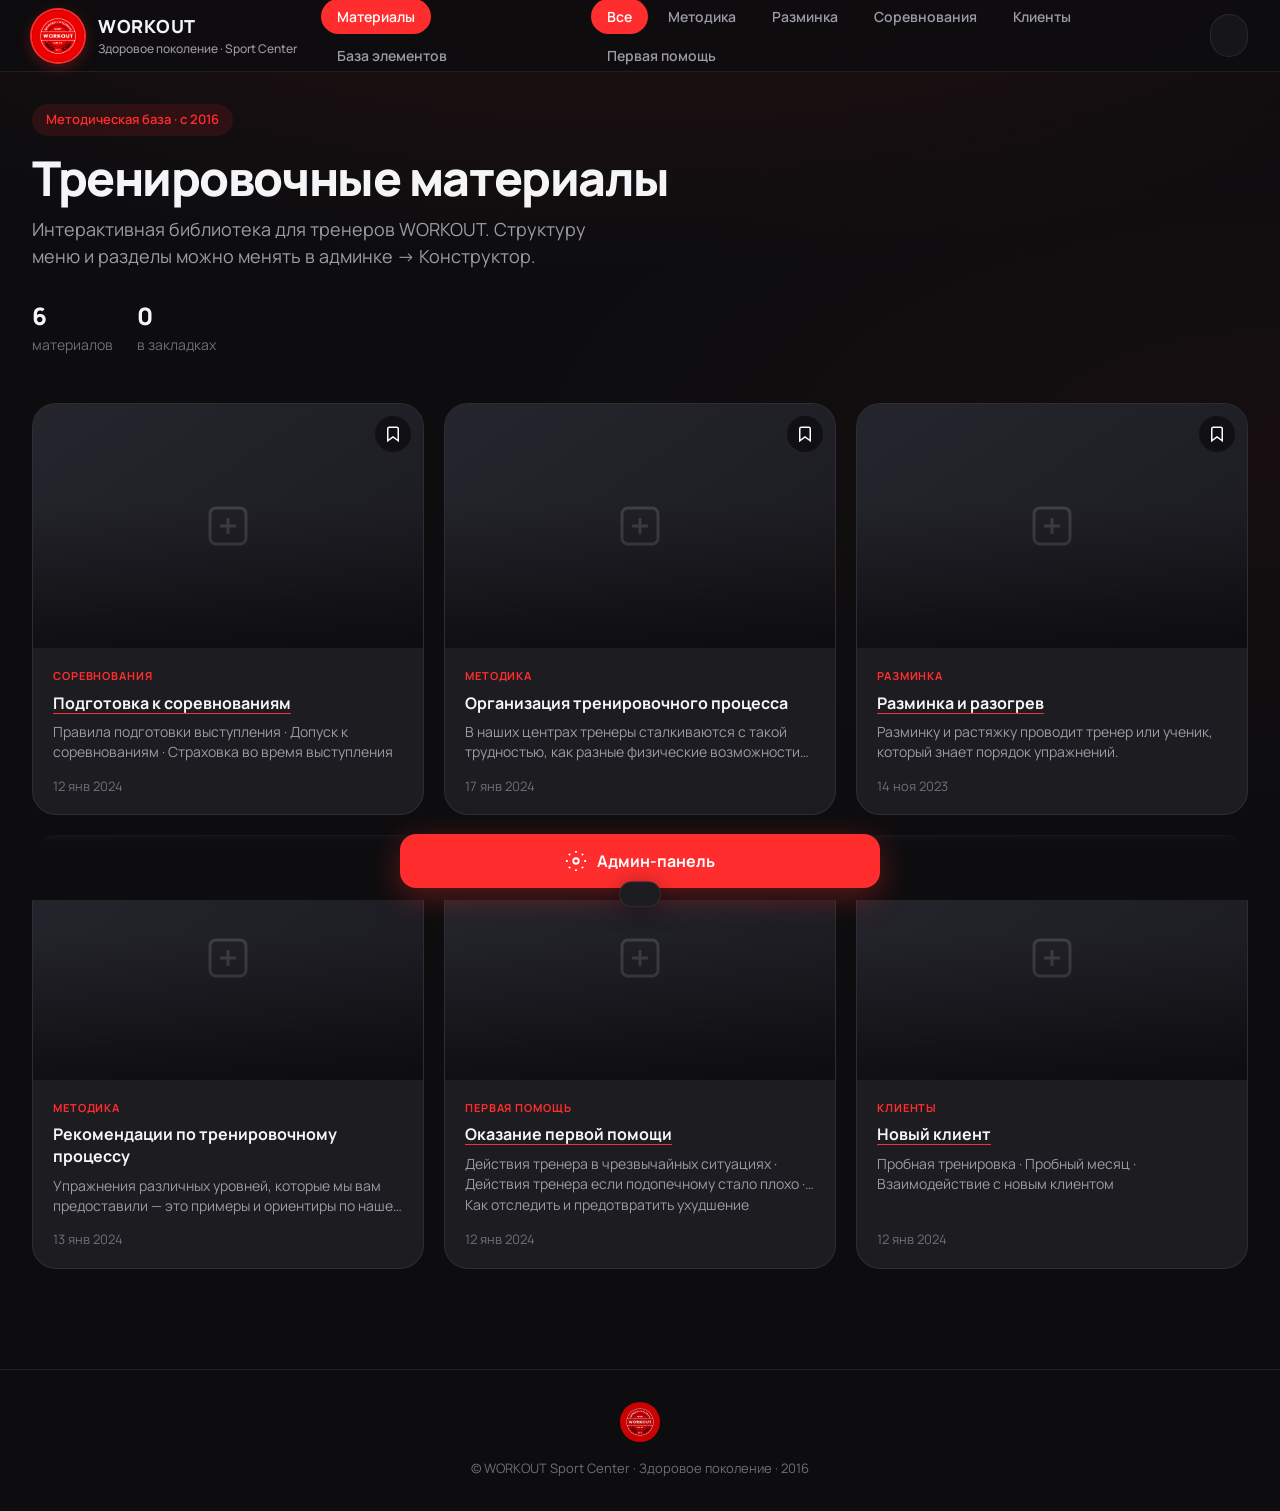
==== index.html @ a49aaf7f "Add files via upload" ====
<!DOCTYPE html>
<html lang="ru">
<head>
  <meta charset="UTF-8">
  <meta name="viewport" content="width=device-width, initial-scale=1.0, viewport-fit=cover">
  <meta name="theme-color" content="#0d0d0f">
  <meta name="apple-mobile-web-app-capable" content="yes">
  <title>WORKOUT Sport Center — Методика</title>
  <meta name="description" content="Методические материалы WORKOUT Sport Center — Здоровое поколение">
  <link rel="preconnect" href="https://fonts.googleapis.com">
  <link rel="preconnect" href="https://fonts.gstatic.com" crossorigin>
  <link href="https://fonts.googleapis.com/css2?family=Manrope:wght@400;500;600;700;800&display=swap" rel="stylesheet">
  <script src="js/paths.js"></script>
  <link rel="stylesheet" href="css/main.css" id="mainStylesheet">
  <script>
    (function () {
      var el = document.getElementById('mainStylesheet');
      if (el && window.Workout) el.href = window.Workout.assetUrl('css/main.css');
    })();
  </script>
  <link rel="icon" href="logo.jpg" type="image/jpeg">
</head>
<body>
  <div class="page-bg" aria-hidden="true"></div>

  <header class="header">
    <a href="#" class="header__brand" data-action="home">
      <img src="logo.jpg" alt="WORKOUT Sport Center" class="header__logo" width="52" height="52">
      <div class="header__titles">
        <span class="header__name">WORKOUT</span>
        <span class="header__tagline">Здоровое поколение · Sport Center</span>
      </div>
    </a>
    <nav class="header__nav header__nav--views" id="headerMainNav"></nav>
    <nav class="header__nav header__nav--filters" id="headerFilters"></nav>
    <div class="header__search-wrap">
      <input type="search" class="header__search" placeholder="Поиск по материалам…" autocomplete="off" id="searchInput">
    </div>
  </header>

  <main class="main">
    <section class="hero" id="hero">
      <div class="hero__badge">Методическая база · с 2016</div>
      <h1 class="hero__title">Тренировочные материалы</h1>
      <p class="hero__text">Интерактивная библиотека блоков для тренеров WORKOUT. Нажмите на карточку — откроется полный материал с плавным переходом.</p>
      <div class="hero__stats" id="heroStats"></div>
    </section>

    <div class="load-banner hidden" id="loadBanner" role="alert">
      <p id="loadBannerText">Загрузка материалов…</p>
      <button type="button" class="load-banner__btn" onclick="location.reload()">Обновить</button>
    </div>

    <div id="viewMaterials">
      <section class="grid-section">
        <div class="grid" id="cardsGrid" role="list"></div>
        <p class="grid-empty hidden" id="gridEmpty">Ничего не найдено. Попробуйте другой запрос.</p>
      </section>
    </div>

    <div id="viewSections" class="hidden">
      <p class="sections-intro">Компактные блоки по уровням — от простого к сложному. На компьютере при наведении карточка увеличивается.</p>
      <div id="sectionsRoot"></div>
    </div>

    <div id="customPagesRoot" class="hidden"></div>
  </main>

  <!-- Detail overlay -->
  <div class="detail" id="detail" aria-hidden="true">
    <div class="detail__backdrop" data-action="close-detail"></div>
    <article class="detail__panel" id="detailPanel">
      <header class="detail__header">
        <button type="button" class="detail__back" data-action="close-detail" aria-label="Назад">
          <svg width="20" height="20" viewBox="0 0 24 24" fill="none" stroke="currentColor" stroke-width="2"><path d="M15 18l-6-6 6-6"/></svg>
          Назад
        </button>
        <button type="button" class="detail__bookmark" id="detailBookmark" aria-label="В закладки">
          <svg class="icon-bookmark" width="22" height="22" viewBox="0 0 24 24" fill="none" stroke="currentColor" stroke-width="2"><path d="M19 21l-7-5-7 5V5a2 2 0 012-2h10a2 2 0 012 2z"/></svg>
        </button>
      </header>
      <div class="detail__hero-media" id="detailMedia"></div>
      <div class="detail__body">
        <span class="detail__category" id="detailCategory"></span>
        <h2 class="detail__title" id="detailTitle"></h2>
        <p class="detail__meta" id="detailMeta"></p>
        <div class="detail__content prose" id="detailContent"></div>
        <div class="detail__videos" id="detailVideos"></div>
      </div>
    </article>
  </div>

  <!-- FLIP transition ghost -->
  <div class="card-ghost" id="cardGhost" aria-hidden="true"></div>

  <footer class="footer">
    <img src="logo.jpg" alt="" class="footer__logo" width="40" height="40">
    <p>© WORKOUT Sport Center · Здоровое поколение · 2016</p>
  </footer>

  <div class="bottom-bar">
    <button type="button" class="bottom-bar__admin" data-admin-open aria-label="Панель администратора">
      <svg width="22" height="22" viewBox="0 0 24 24" fill="none" stroke="currentColor" stroke-width="2" aria-hidden="true">
        <circle cx="12" cy="12" r="3"/><path d="M12 1v2M12 21v2M4.22 4.22l1.42 1.42M18.36 18.36l1.42 1.42M1 12h2M21 12h2M4.22 19.78l1.42-1.42M18.36 5.64l1.42-1.42"/>
      </svg>
      Админ-панель
    </button>
  </div>

  <!-- Admin panel -->
  <div class="admin" id="adminPanel" aria-hidden="true">
    <div class="admin__backdrop" id="adminBackdrop"></div>
    <div class="admin__sheet">
      <header class="admin__header">
        <h2>Администрирование</h2>
        <button type="button" class="admin__close" id="adminCloseBtn" aria-label="Закрыть">×</button>
      </header>

      <div id="adminLogin" class="admin-login">
        <p class="admin-login__hint">Вход для тренеров и администраторов</p>
        <form id="adminLoginForm">
          <input type="password" id="adminPassword" placeholder="Пароль" required autocomplete="current-password" inputmode="text">
          <button type="submit" class="admin-btn admin-btn--primary">Войти</button>
        </form>
        <p class="admin-login__device">Работает на компьютере и телефоне. Пароль сохраняется на этом устройстве 30 дней.</p>
        <p class="admin-login__error" id="adminLoginError"></p>
      </div>

      <div id="adminApp" class="admin-app hidden">
        <nav class="admin-tabs">
          <button type="button" class="admin-tab is-active" data-tab="materials">Материалы</button>
          <button type="button" class="admin-tab" data-tab="sections">Разделы</button>
          <button type="button" class="admin-tab" data-tab="builder">Конструктор</button>
          <button type="button" class="admin-tab" data-tab="publish">Публикация</button>
          <button type="button" class="admin-tab" data-tab="settings">Настройки</button>
        </nav>

        <div class="admin-tab-panel" data-tab="materials">
          <div class="admin-toolbar">
            <button type="button" class="admin-btn admin-btn--primary" id="adminAddBtn">+ Добавить материал</button>
            <button type="button" class="admin-btn" id="adminLogout">Выйти</button>
          </div>
          <ul class="admin-list" id="adminArticleList"></ul>

          <div class="admin-editor hidden" id="adminEditor">
            <h3>Редактор материала</h3>
            <label>Заголовок<input type="text" id="editorTitle" required></label>
            <label>Краткое описание (на карточке)<textarea id="editorExcerpt" rows="2"></textarea></label>
            <label>Дата<input type="date" id="editorDate"></label>
            <label>Категория
              <select id="editorCategory">
                <option>Методика</option>
                <option>Разминка</option>
                <option>Соревнования</option>
                <option>Клиенты</option>
                <option>Первая помощь</option>
              </select>
            </label>
            <label id="editorBodyWrap">Текст статьи <span class="label-hint">абзацы через пустую строку</span>
              <textarea id="editorBody" rows="6"></textarea>
            </label>
            <div id="editorHubItems" class="editor-hub-items hidden"></div>
            <label>Видео <span class="label-hint">строка: Название | ссылка VK, YouTube или Google Drive</span>
              <textarea id="editorVideos" rows="4" placeholder="Упражнение | https://drive.google.com/file/d/.../view?usp=sharing"></textarea>
            </label>
            <div class="admin-editor__actions">
              <button type="button" class="admin-btn admin-btn--primary" id="editorSave">Сохранить</button>
              <button type="button" class="admin-btn" id="editorCancel">Отмена</button>
            </div>
          </div>
        </div>

        <div class="admin-tab-panel hidden" data-tab="sections">
          <p class="admin-help">Редактирование больших блоков: статические и силовые элементы, динамические, ОФП, СФП и др.</p>
          <ul class="admin-sections-list" id="adminSectionsList"></ul>
          <div class="admin-editor hidden" id="adminSectionEditor">
            <h3 id="adminSectionEditorTitle">Редактор раздела</h3>
            <div id="adminSectionEditorFields"></div>
            <div class="admin-editor__actions">
              <button type="button" class="admin-btn admin-btn--primary" id="adminSectionSave">Сохранить</button>
              <button type="button" class="admin-btn" id="adminSectionCancel">Отмена</button>
            </div>
          </div>
        </div>

        <div class="admin-tab-panel hidden" data-tab="builder">
          <div id="siteBuilderRoot"></div>
        </div>

        <div class="admin-tab-panel hidden" data-tab="publish">
          <div class="admin-help" id="publishGhHint">
            <p id="publishGhStatus">⚙ Токен задаётся в js/github-token.config.js</p>
          </div>
          <button type="button" class="admin-btn admin-btn--primary" id="adminPublishGitHub" style="font-size:1rem;padding:14px 20px">
            🚀 Опубликовать в GitHub (все файлы)
          </button>
          <p class="admin-help">После нажатия сайт обновится у всех через 1–2 минуты.</p>
          <hr class="admin-hr">
          <p class="admin-help">Или скачайте файлы вручную и загрузите сами:</p>
          <button type="button" class="admin-btn" id="adminDownloadConfig">Скачать site-config.json</button>
          <button type="button" class="admin-btn" id="adminDownload">Скачать content.json</button>
          <button type="button" class="admin-btn" id="adminDownloadSections">Скачать sections.json</button>
          <button type="button" class="admin-btn" id="adminImportSections">Импорт sections.json</button>
          <input type="file" id="adminImportSectionsFile" accept=".json" hidden>
          <button type="button" class="admin-btn admin-btn--danger" id="adminResetSections">Сбросить разделы (локально)</button>
          <button type="button" class="admin-btn" id="adminPublishCloud">Опубликовать в облако</button>
          <button type="button" class="admin-btn" id="adminImport">Импорт из файла</button>
          <input type="file" id="adminImportFile" accept=".json" hidden>
          <button type="button" class="admin-btn admin-btn--danger" id="adminReset">Сбросить локальные изменения</button>
        </div>

        <div class="admin-tab-panel hidden" data-tab="settings">
          <h3>Смена пароля</h3>
          <label>Новый пароль<input type="password" id="newPassword" autocomplete="new-password"></label>
          <label>Повтор<input type="password" id="newPassword2" autocomplete="new-password"></label>
          <button type="button" class="admin-btn" id="changePasswordBtn">Сменить пароль</button>
          <hr class="admin-hr">

          <h3>GitHub — публикация</h3>
          <p class="admin-help">
            Репозиторий: <code>knilseswork-pixel/site</code>, ветка <code>main</code>.<br>
            Токен один раз в коде: <code>js/github-token.config.js</code> — после этого все админы публикуют без ввода токена.<br>
            Залейте этот файл на хостинг вместе с сайтом. Токен виден в исходниках — используйте отдельный токен только для этого репозитория.
          </p>
          <div id="ghTokenBlock" class="hidden">
            <p class="admin-help">Резерв: свой токен в этом браузере</p>
            <label>GitHub Token (ghp_…)
              <input type="password" id="ghToken" autocomplete="off" placeholder="ghp_xxxxxxxxxxxxxxxx" style="font-family:monospace">
            </label>
            <div style="display:flex;gap:8px;flex-wrap:wrap;margin-top:4px">
              <button type="button" class="admin-btn admin-btn--primary" id="ghSaveBtn">Сохранить токен</button>
              <button type="button" class="admin-btn" id="ghCheckBtn">Проверить</button>
            </div>
            <p class="admin-help" id="ghStatus" style="margin-top:8px"></p>
          </div>
          <hr class="admin-hr">

          <h3>JSONBin (резервное облако)</h3>
          <label>Bin ID<input type="text" id="jsonBinId" placeholder="6789abc..."></label>
          <label>Access Key (чтение)<input type="text" id="jsonBinAccessKey"></label>
          <label>Master Key (запись)<input type="password" id="jsonBinMasterKey"></label>
          <button type="button" class="admin-btn" id="saveJsonBinSettings">Сохранить ключи</button>
        </div>
      </div>
    </div>
  </div>
  <div class="admin-toast" id="adminToast"></div>

  <script>
    (function () {
      var BUILD = '20260528m';
      var scripts = [
        'js/media-url.js',
        'js/media-lightbox.js',
        'js/github-token.config.js',
        '_optional:js/github-local.config.js',
        '_optional:js/github-secrets.local.js',
        'js/github-push.js',
        'js/site-config-data.js',
        'js/content-data.js',
        'js/level-sort.js',
        'js/sections-data.js',
        'js/site-config-store.js',
        'js/content-store.js',
        'js/sections-groups.js',
        'js/sections-store.js',
        'js/admin.js',
        'js/sections-admin.js',
        'js/site-builder.js',
        'js/site-nav.js',
        'js/main.js',
        'js/sections-ui.js'
      ];
      function srcFor(path) {
        var url = (window.Workout && window.Workout.assetUrl) ? window.Workout.assetUrl(path) : path;
        return url + (url.indexOf('?') >= 0 ? '&' : '?') + 'v=' + BUILD;
      }
      function boot() {
        if (window.WorkoutBoot) {
          window.WorkoutBoot();
        }
      }
      function loadNext(i) {
        if (i >= scripts.length) {
          boot();
          return;
        }
        var entry = scripts[i];
        var optional = entry.indexOf('_optional:') === 0;
        var path = optional ? entry.slice(10) : entry;
        var el = document.createElement('script');
        el.src = srcFor(path);
        el.async = false;
        el.onload = function () { loadNext(i + 1); };
        el.onerror = function () {
          if (!optional) console.error('Не удалось загрузить:', path);
          loadNext(i + 1);
        };
        document.body.appendChild(el);
      }
      if (document.readyState === 'loading') {
        document.addEventListener('DOMContentLoaded', function () { loadNext(0); });
      } else {
        loadNext(0);
      }
    })();
  </script>
</body>
</html>
---- css/main.css ----
/* WORKOUT Sport Center — Yandex-inspired UI */
:root {
  --red: #ff2d2d;
  --red-hover: #ff4a4a;
  --red-soft: rgba(255, 45, 45, 0.12);
  --red-glow: rgba(255, 45, 45, 0.35);
  --bg: #0d0d0f;
  --bg-elevated: #16161a;
  --bg-card: #1c1c21;
  --bg-card-hover: #232329;
  --border: rgba(255, 255, 255, 0.08);
  --border-strong: rgba(255, 255, 255, 0.14);
  --text: #f5f5f7;
  --text-secondary: #9b9ba6;
  --text-muted: #6e6e78;
  --radius-sm: 12px;
  --radius-md: 16px;
  --radius-lg: 24px;
  --radius-xl: 32px;
  --shadow-card: 0 4px 24px rgba(0, 0, 0, 0.4);
  --shadow-hover: 0 12px 40px rgba(255, 45, 45, 0.15);
  --font: "Manrope", -apple-system, BlinkMacSystemFont, "Segoe UI", sans-serif;
  --ease-out: cubic-bezier(0.22, 1, 0.36, 1);
  --ease-spring: cubic-bezier(0.34, 1.56, 0.64, 1);
  --header-h: 72px;
  --transition-fast: 0.2s var(--ease-out);
  --transition-med: 0.45s var(--ease-out);
  --transition-slow: 0.65s var(--ease-out);
}

*, *::before, *::after { box-sizing: border-box; margin: 0; padding: 0; }

html {
  scroll-behavior: smooth;
  -webkit-font-smoothing: antialiased;
}

body {
  font-family: var(--font);
  background: var(--bg);
  color: var(--text);
  line-height: 1.5;
  min-height: 100vh;
  overflow-x: hidden;
}

.page-bg {
  position: fixed;
  inset: 0;
  pointer-events: none;
  z-index: 0;
  background:
    radial-gradient(ellipse 80% 50% at 50% -20%, var(--red-soft), transparent),
    radial-gradient(ellipse 60% 40% at 100% 50%, rgba(255, 45, 45, 0.04), transparent),
    var(--bg);
}

/* Header */
.load-banner {
  margin-bottom: 20px;
  padding: 16px;
  background: rgba(255, 45, 45, 0.12);
  border: 1px solid rgba(255, 45, 45, 0.35);
  border-radius: var(--radius-md);
  text-align: center;
}

.load-banner p {
  font-size: 0.9375rem;
  color: var(--text-secondary);
  margin-bottom: 12px;
}

.load-banner__btn {
  font-family: inherit;
  font-weight: 600;
  padding: 12px 24px;
  min-height: 44px;
  border: none;
  border-radius: 100px;
  background: var(--red);
  color: #fff;
  cursor: pointer;
}

.header {
  position: sticky;
  top: 0;
  z-index: 100;
  isolation: isolate;
  display: flex;
  align-items: center;
  gap: 24px;
  padding: 12px 32px;
  height: var(--header-h);
  background: rgba(13, 13, 15, 0.82);
  backdrop-filter: blur(20px) saturate(1.2);
  border-bottom: 1px solid var(--border);
}

.header__brand {
  display: flex;
  align-items: center;
  gap: 14px;
  text-decoration: none;
  color: inherit;
  flex-shrink: 0;
}

.header__logo {
  border-radius: 50%;
  object-fit: cover;
  box-shadow: 0 0 0 2px var(--red), 0 4px 16px var(--red-glow);
  transition: transform var(--transition-fast);
}

.header__brand:hover .header__logo {
  transform: scale(1.05);
}

.header__name {
  display: block;
  font-weight: 800;
  font-size: 1.125rem;
  letter-spacing: 0.04em;
}

.header__tagline {
  display: block;
  font-size: 0.75rem;
  color: var(--text-secondary);
  font-weight: 500;
}

.header__nav {
  display: flex;
  gap: 4px;
  flex-wrap: wrap;
}

.header__link {
  font-family: inherit;
  font-size: 0.875rem;
  font-weight: 600;
  padding: 8px 16px;
  border: none;
  border-radius: 100px;
  background: transparent;
  color: var(--text-secondary);
  cursor: pointer;
  transition: background var(--transition-fast), color var(--transition-fast);
}

.header__link:hover {
  color: var(--text);
  background: rgba(255, 255, 255, 0.06);
}

.header__link.is-active {
  background: var(--red);
  color: #fff;
}

.header__search-wrap {
  margin-left: auto;
  flex: 1;
  max-width: 320px;
}

.header__search {
  width: 100%;
  font-family: inherit;
  font-size: 0.9375rem;
  padding: 10px 18px;
  border-radius: 100px;
  border: 1px solid var(--border);
  background: var(--bg-elevated);
  color: var(--text);
  outline: none;
  transition: border-color var(--transition-fast), box-shadow var(--transition-fast);
}

.header__search::placeholder { color: var(--text-muted); }

.header__search:focus {
  border-color: var(--red);
  box-shadow: 0 0 0 3px var(--red-soft);
}

/* Main */
.main {
  position: relative;
  z-index: 1;
  max-width: 1280px;
  margin: 0 auto;
  padding: 32px 32px 100px;
  padding-bottom: max(100px, calc(80px + env(safe-area-inset-bottom)));
}

/* Hero */
.hero {
  margin-bottom: 48px;
  animation: fadeUp 0.7s var(--ease-out) both;
}

.hero__badge {
  display: inline-block;
  font-size: 0.8125rem;
  font-weight: 600;
  color: var(--red);
  background: var(--red-soft);
  padding: 6px 14px;
  border-radius: 100px;
  margin-bottom: 16px;
}

.hero__title {
  font-size: clamp(2rem, 5vw, 3rem);
  font-weight: 800;
  letter-spacing: -0.03em;
  line-height: 1.1;
  margin-bottom: 12px;
}

.hero__text {
  font-size: 1.125rem;
  color: var(--text-secondary);
  max-width: 560px;
  margin-bottom: 28px;
}

.hero__stats {
  display: flex;
  gap: 24px;
  flex-wrap: wrap;
}

.hero__stat {
  font-size: 0.875rem;
  color: var(--text-muted);
}

.hero__stat strong {
  display: block;
  font-size: 1.5rem;
  font-weight: 800;
  color: var(--text);
  letter-spacing: -0.02em;
}

/* Grid */
.grid {
  display: grid;
  grid-template-columns: repeat(auto-fill, minmax(300px, 1fr));
  gap: 20px;
}

.grid-empty {
  text-align: center;
  color: var(--text-muted);
  padding: 48px;
  grid-column: 1 / -1;
}

.grid-empty.hidden { display: none; }

/* Card — article, не button (внутри есть кнопка закладки) */
.card {
  position: relative;
  display: flex;
  flex-direction: column;
  background: var(--bg-card);
  border: 1px solid var(--border);
  border-radius: var(--radius-lg);
  overflow: hidden;
  cursor: pointer;
  text-align: left;
  color: inherit;
  font-family: inherit;
  opacity: 1;
  visibility: visible;
  transform: translateY(0);
  transition:
    transform var(--transition-med),
    box-shadow var(--transition-med),
    border-color var(--transition-fast),
    background var(--transition-fast);
  -webkit-tap-highlight-color: transparent;
}

.grid.is-ready .card {
  animation: cardIn 0.45s var(--ease-out) forwards;
  animation-delay: calc(var(--i, 0) * 0.05s);
}

@keyframes cardIn {
  from { transform: translateY(16px); }
  to { transform: translateY(0); }
}

@supports (animation: none) {
  @media (prefers-reduced-motion: reduce) {
    .grid.is-ready .card {
      animation: none;
      opacity: 1;
    }
  }
}

.card:hover {
  transform: translateY(-6px);
  background: var(--bg-card-hover);
  border-color: var(--border-strong);
  box-shadow: var(--shadow-hover);
}

.card:focus-visible {
  outline: 2px solid var(--red);
  outline-offset: 3px;
}

.card__media {
  position: relative;
  aspect-ratio: 16 / 10;
  background: linear-gradient(145deg, #25252d 0%, #1a1a20 100%);
  overflow: hidden;
}

.card__media::before {
  content: "";
  position: absolute;
  inset: 0;
  background: linear-gradient(180deg, transparent 40%, rgba(0,0,0,0.5));
  z-index: 1;
}

.card__media-icon {
  position: absolute;
  inset: 0;
  display: flex;
  align-items: center;
  justify-content: center;
  opacity: 0.25;
}

.card__media-icon svg {
  width: 48px;
  height: 48px;
  stroke: var(--text-secondary);
}

.card__accent {
  position: absolute;
  bottom: 0;
  left: 0;
  right: 0;
  height: 3px;
  background: var(--red);
  transform: scaleX(0);
  transform-origin: left;
  transition: transform var(--transition-med);
  z-index: 2;
}

.card:hover .card__accent { transform: scaleX(1); }

.card__bookmark {
  position: absolute;
  top: 12px;
  right: 12px;
  z-index: 3;
  width: 36px;
  height: 36px;
  border: none;
  border-radius: 50%;
  background: rgba(0, 0, 0, 0.45);
  backdrop-filter: blur(8px);
  color: #fff;
  cursor: pointer;
  display: flex;
  align-items: center;
  justify-content: center;
  transition: background var(--transition-fast), transform var(--transition-fast);
}

.card__bookmark:hover {
  background: var(--red);
  transform: scale(1.08);
}

.card__bookmark.is-saved {
  background: var(--red);
  color: #fff;
}

.card__bookmark.is-saved svg { fill: currentColor; }

.card__body {
  padding: 20px 20px 18px;
  flex: 1;
  display: flex;
  flex-direction: column;
}

.card__category {
  font-size: 0.6875rem;
  font-weight: 700;
  text-transform: uppercase;
  letter-spacing: 0.08em;
  color: var(--red);
  margin-bottom: 8px;
}

.card__title {
  font-size: 1rem;
  font-weight: 700;
  line-height: 1.35;
  margin-bottom: 8px;
  display: -webkit-box;
  -webkit-line-clamp: 2;
  -webkit-box-orient: vertical;
  overflow: hidden;
}

.card__title--underline {
  text-decoration: underline;
  text-decoration-color: var(--red);
  text-underline-offset: 4px;
}

.card__excerpt {
  font-size: 0.875rem;
  color: var(--text-secondary);
  line-height: 1.45;
  display: -webkit-box;
  -webkit-line-clamp: 2;
  -webkit-box-orient: vertical;
  overflow: hidden;
  flex: 1;
}

.card__meta {
  margin-top: 14px;
  font-size: 0.8125rem;
  color: var(--text-muted);
}

/* Detail overlay */
.detail {
  position: fixed;
  inset: 0;
  z-index: 200;
  pointer-events: none;
  visibility: hidden;
}

.detail.is-open {
  pointer-events: auto;
  visibility: visible;
}

.detail__backdrop {
  position: absolute;
  inset: 0;
  background: rgba(0, 0, 0, 0.65);
  opacity: 0;
  transition: opacity var(--transition-slow);
  backdrop-filter: blur(4px);
}

.detail.is-open .detail__backdrop { opacity: 1; }

.detail__panel {
  position: absolute;
  top: 0;
  right: 0;
  bottom: 0;
  width: min(720px, 100%);
  background: var(--bg-elevated);
  border-left: 1px solid var(--border);
  display: flex;
  flex-direction: column;
  overflow: hidden;
  transform: translateX(100%);
  transition: transform var(--transition-slow);
  box-shadow: -24px 0 80px rgba(0, 0, 0, 0.5);
}

.detail.is-open .detail__panel {
  transform: translateX(0);
}

.detail__header {
  display: flex;
  align-items: center;
  justify-content: space-between;
  padding: 16px 20px;
  border-bottom: 1px solid var(--border);
  flex-shrink: 0;
}

.detail__back {
  display: inline-flex;
  align-items: center;
  gap: 6px;
  font-family: inherit;
  font-size: 0.9375rem;
  font-weight: 600;
  padding: 8px 14px;
  border: none;
  border-radius: 100px;
  background: rgba(255, 255, 255, 0.06);
  color: var(--text);
  cursor: pointer;
  transition: background var(--transition-fast);
}

.detail__back:hover { background: rgba(255, 255, 255, 0.1); }

.detail__bookmark {
  width: 44px;
  height: 44px;
  border: none;
  border-radius: 50%;
  background: rgba(255, 255, 255, 0.06);
  color: var(--text);
  cursor: pointer;
  display: flex;
  align-items: center;
  justify-content: center;
  transition: background var(--transition-fast), color var(--transition-fast);
}

.detail__bookmark:hover,
.detail__bookmark.is-saved {
  background: var(--red);
  color: #fff;
}

.detail__bookmark.is-saved svg { fill: currentColor; }

.detail__hero-media {
  flex-shrink: 0;
  height: 200px;
  background: linear-gradient(135deg, var(--red-soft), #1a1a20);
  position: relative;
  overflow: hidden;
}

.detail__hero-media::after {
  content: "";
  position: absolute;
  inset: 0;
  background: linear-gradient(180deg, transparent, var(--bg-elevated));
}

.detail__hero-media .detail__hero-logo {
  position: absolute;
  left: 50%;
  top: 50%;
  transform: translate(-50%, -50%);
  width: 80px;
  height: 80px;
  border-radius: 50%;
  object-fit: cover;
  box-shadow: 0 0 0 3px var(--red), 0 8px 32px var(--red-glow);
  opacity: 0.9;
}

.detail__body {
  flex: 1;
  overflow-y: auto;
  padding: 28px 28px 48px;
  scroll-behavior: smooth;
}

.detail__category {
  font-size: 0.75rem;
  font-weight: 700;
  text-transform: uppercase;
  letter-spacing: 0.1em;
  color: var(--red);
}

.detail__title {
  font-size: 1.75rem;
  font-weight: 800;
  letter-spacing: -0.02em;
  margin: 8px 0 12px;
  line-height: 1.2;
}

.detail__meta {
  font-size: 0.875rem;
  color: var(--text-muted);
  margin-bottom: 28px;
}

.detail__content { margin-bottom: 32px; }

.prose p {
  font-size: 1.0625rem;
  line-height: 1.65;
  color: var(--text-secondary);
  margin-bottom: 16px;
}

.prose p:last-child { margin-bottom: 0; }

.prose strong { color: var(--text); font-weight: 700; }

.prose ul {
  margin: 12px 0 16px;
  padding-left: 20px;
  color: var(--text-secondary);
}

.prose li { margin-bottom: 8px; line-height: 1.55; }

.detail__videos { display: flex; flex-direction: column; gap: 24px; }

.video-block h3 {
  font-size: 1rem;
  font-weight: 700;
  margin-bottom: 12px;
}

.video-frame-wrap {
  position: relative;
  width: 100%;
  aspect-ratio: 16 / 9;
  border-radius: var(--radius-md);
  overflow: hidden;
  background: #000;
}

.video-block iframe,
.video-block .video-player {
  width: 100%;
  aspect-ratio: 16 / 9;
  border: none;
  border-radius: var(--radius-md);
  background: #000;
  display: block;
}

.video-frame-wrap iframe {
  position: absolute;
  inset: 0;
  width: 100%;
  height: 100%;
  border-radius: var(--radius-md);
}

.video-block .video-player {
  object-fit: contain;
  max-height: 70vh;
}

/* VK на телефоне — ссылка вместо iframe (VK блокирует встраивание) */
.vk-open-card {
  display: flex;
  flex-direction: column;
  align-items: center;
  justify-content: center;
  gap: 8px;
  min-height: 160px;
  padding: 24px 20px;
  border-radius: var(--radius-md);
  background: linear-gradient(145deg, #1a1a22 0%, #121218 100%);
  border: 1px solid var(--border);
  text-decoration: none;
  color: var(--text);
  text-align: center;
  touch-action: manipulation;
  -webkit-tap-highlight-color: transparent;
  transition: border-color 0.2s, transform 0.2s, background 0.2s;
}

.vk-open-card:active {
  transform: scale(0.98);
}

.vk-open-card__icon {
  display: flex;
  align-items: center;
  justify-content: center;
  width: 56px;
  height: 56px;
  border-radius: 50%;
  background: var(--red);
  color: #fff;
  font-size: 1.25rem;
  box-shadow: 0 6px 24px var(--red-glow);
}

.vk-open-card__text {
  font-size: 1.0625rem;
  font-weight: 700;
}

.vk-open-card__sub {
  font-size: 0.8125rem;
  color: var(--text-muted);
  max-width: 260px;
  line-height: 1.4;
}

.vk-open-link {
  display: inline-block;
  margin-top: 10px;
  font-size: 0.875rem;
  font-weight: 600;
  color: var(--red);
  text-decoration: none;
}

.vk-open-link:hover {
  text-decoration: underline;
}

/* Card ghost for FLIP */
.card-ghost {
  position: fixed;
  z-index: 150;
  pointer-events: none;
  border-radius: var(--radius-lg);
  background: var(--bg-card);
  border: 1px solid var(--border);
  opacity: 0;
  transition: none;
  overflow: hidden;
}

.card-ghost.is-active {
  opacity: 1;
  transition:
    top var(--transition-slow),
    left var(--transition-slow),
    width var(--transition-slow),
    height var(--transition-slow),
    border-radius var(--transition-slow),
    opacity 0.25s;
}

/* Footer */
.footer {
  position: relative;
  z-index: 1;
  text-align: center;
  padding: 32px;
  border-top: 1px solid var(--border);
  color: var(--text-muted);
  font-size: 0.8125rem;
}

.footer__logo {
  border-radius: 50%;
  margin-bottom: 12px;
  opacity: 0.85;
}

/* Animations */
@keyframes fadeUp {
  from {
    opacity: 0;
    transform: translateY(20px);
  }
  to {
    opacity: 1;
    transform: translateY(0);
  }
}

body.detail-open { overflow: hidden; }
body.admin-open { overflow: hidden; }

/* Нижняя панель — кнопка админа */
.bottom-bar {
  position: fixed;
  left: 0;
  right: 0;
  bottom: 0;
  z-index: 95;
  padding: 12px 16px;
  padding-bottom: max(12px, env(safe-area-inset-bottom));
  background: linear-gradient(180deg, transparent, rgba(13, 13, 15, 0.92) 24%, var(--bg) 40%);
  pointer-events: none;
}

.bottom-bar__admin {
  pointer-events: auto;
  display: flex;
  align-items: center;
  justify-content: center;
  gap: 10px;
  width: 100%;
  max-width: 480px;
  margin: 0 auto;
  font-family: inherit;
  font-size: 1rem;
  font-weight: 700;
  padding: 16px 24px;
  min-height: 52px;
  border: none;
  border-radius: var(--radius-md);
  background: var(--red);
  color: #fff;
  cursor: pointer;
  touch-action: manipulation;
  -webkit-tap-highlight-color: transparent;
  box-shadow: 0 8px 32px var(--red-glow);
  transition: transform 0.2s var(--ease-out), background 0.2s;
}

.bottom-bar__admin:hover {
  background: var(--red-hover);
  transform: translateY(-2px);
}

body.admin-open .bottom-bar,
body.detail-open .bottom-bar {
  opacity: 0;
  pointer-events: none;
}

/* ——— Admin panel ——— */
.admin {
  position: fixed;
  inset: 0;
  z-index: 300;
  pointer-events: none;
  visibility: hidden;
}

.admin.is-open {
  pointer-events: auto;
  visibility: visible;
}

.admin__backdrop {
  position: absolute;
  inset: 0;
  background: rgba(0, 0, 0, 0.6);
  opacity: 0;
  transition: opacity 0.35s var(--ease-out);
}

.admin.is-open .admin__backdrop { opacity: 1; }

.admin__sheet {
  position: absolute;
  right: 0;
  top: 0;
  bottom: 0;
  width: min(480px, 100%);
  background: var(--bg-elevated);
  border-left: 1px solid var(--border);
  display: flex;
  flex-direction: column;
  transform: translateX(100%);
  transition: transform 0.45s var(--ease-out);
  padding-bottom: env(safe-area-inset-bottom, 0);
}

.admin.is-open .admin__sheet { transform: translateX(0); }

.admin__header {
  display: flex;
  align-items: center;
  justify-content: space-between;
  padding: 16px 20px;
  padding-top: max(16px, env(safe-area-inset-top));
  border-bottom: 1px solid var(--border);
  flex-shrink: 0;
}

.admin__header h2 {
  font-size: 1.125rem;
  font-weight: 800;
}

.admin__close {
  width: 44px;
  height: 44px;
  border: none;
  border-radius: 50%;
  background: rgba(255, 255, 255, 0.08);
  color: var(--text);
  font-size: 1.5rem;
  line-height: 1;
  cursor: pointer;
}

.admin-app,
.admin-login {
  flex: 1;
  overflow-y: auto;
  -webkit-overflow-scrolling: touch;
  padding: 16px 20px 24px;
}

.admin-login__hint {
  color: var(--text-secondary);
  font-size: 0.875rem;
  margin-bottom: 16px;
}

.admin-login input {
  width: 100%;
  margin-bottom: 12px;
  padding: 14px 16px;
  font-size: 16px;
  border-radius: var(--radius-sm);
  border: 1px solid var(--border);
  background: var(--bg-card);
  color: var(--text);
}

.admin-login__error {
  color: var(--red);
  font-size: 0.875rem;
  min-height: 1.25rem;
}

.admin-login__device {
  margin-top: 16px;
  font-size: 0.75rem;
  color: var(--text-muted);
  line-height: 1.45;
}

.admin-tabs {
  display: flex;
  gap: 6px;
  margin-bottom: 16px;
  overflow-x: auto;
  -webkit-overflow-scrolling: touch;
  scrollbar-width: none;
}

.admin-tabs::-webkit-scrollbar { display: none; }

.admin-tab {
  flex-shrink: 0;
  font-family: inherit;
  font-size: 0.8125rem;
  font-weight: 600;
  padding: 10px 14px;
  min-height: 44px;
  border: none;
  border-radius: 100px;
  background: rgba(255, 255, 255, 0.06);
  color: var(--text-secondary);
  cursor: pointer;
}

.admin-tab.is-active {
  background: var(--red);
  color: #fff;
}

.admin-toolbar {
  display: flex;
  flex-wrap: wrap;
  gap: 8px;
  margin-bottom: 16px;
}

.admin-btn {
  font-family: inherit;
  font-size: 0.875rem;
  font-weight: 600;
  padding: 12px 16px;
  min-height: 44px;
  border: 1px solid var(--border);
  border-radius: var(--radius-sm);
  background: var(--bg-card);
  color: var(--text);
  cursor: pointer;
  touch-action: manipulation;
  -webkit-tap-highlight-color: transparent;
}

.admin-btn--primary {
  background: var(--red);
  border-color: var(--red);
  color: #fff;
}

.admin-btn--danger {
  border-color: rgba(255, 45, 45, 0.5);
  color: var(--red);
}

.admin-btn--sm {
  padding: 8px 12px;
  min-height: 40px;
  font-size: 0.8125rem;
}

.admin-list {
  list-style: none;
  display: flex;
  flex-direction: column;
  gap: 10px;
}

.admin-list__item {
  display: flex;
  flex-direction: column;
  gap: 10px;
  padding: 14px;
  background: var(--bg-card);
  border: 1px solid var(--border);
  border-radius: var(--radius-md);
}

.admin-list__info strong {
  display: block;
  font-size: 0.9375rem;
  margin-bottom: 4px;
}

.admin-list__info span {
  font-size: 0.75rem;
  color: var(--text-muted);
}

.admin-list__actions {
  display: flex;
  gap: 8px;
  flex-wrap: wrap;
}

.admin-editor {
  margin-top: 20px;
  padding-top: 20px;
  border-top: 1px solid var(--border);
}

.admin-editor h3 {
  margin-bottom: 16px;
  font-size: 1rem;
}

.admin-editor label {
  display: block;
  font-size: 0.8125rem;
  font-weight: 600;
  color: var(--text-secondary);
  margin-bottom: 14px;
}

.admin-editor input,
.admin-editor textarea,
.admin-editor select {
  display: block;
  width: 100%;
  margin-top: 6px;
  padding: 12px 14px;
  font-size: 16px;
  font-family: inherit;
  border-radius: var(--radius-sm);
  border: 1px solid var(--border);
  background: var(--bg);
  color: var(--text);
}

.label-hint {
  font-weight: 400;
  color: var(--text-muted);
}

.admin-editor__actions {
  display: flex;
  gap: 8px;
  flex-wrap: wrap;
}

.admin-help {
  font-size: 0.875rem;
  color: var(--text-secondary);
  line-height: 1.55;
  margin-bottom: 16px;
}

.admin-help p { margin-bottom: 10px; }

.admin-help code {
  background: rgba(255, 255, 255, 0.06);
  padding: 2px 6px;
  border-radius: 4px;
}

.admin-help a { color: var(--red); }

.admin-tab-panel .admin-btn {
  width: 100%;
  margin-bottom: 10px;
}

.admin-hr {
  border: none;
  border-top: 1px solid var(--border);
  margin: 20px 0;
}

.admin-toast {
  position: fixed;
  bottom: max(24px, env(safe-area-inset-bottom));
  left: 50%;
  transform: translateX(-50%) translateY(120%);
  z-index: 400;
  background: var(--bg-card);
  border: 1px solid var(--border);
  padding: 12px 20px;
  border-radius: 100px;
  font-size: 0.875rem;
  font-weight: 600;
  box-shadow: var(--shadow-card);
  transition: transform 0.35s var(--ease-spring);
  pointer-events: none;
}

.admin-toast.is-visible {
  transform: translateX(-50%) translateY(0);
}

.hidden { display: none !important; }

/* Responsive */
@media (max-width: 900px) {
  .header {
    flex-wrap: wrap;
    height: auto;
    padding: 10px 16px;
    padding-top: max(10px, env(safe-area-inset-top));
    gap: 10px;
  }

  .header__logo {
    width: 44px;
    height: 44px;
  }

  .header__name { font-size: 1rem; }
  .header__tagline { font-size: 0.6875rem; }

  .header__nav {
    order: 3;
    width: 100%;
    display: flex;
    gap: 6px;
    overflow-x: auto;
    -webkit-overflow-scrolling: touch;
    scrollbar-width: none;
    padding-bottom: 4px;
    position: relative;
    z-index: 2;
    touch-action: manipulation;
  }

  .header__nav::-webkit-scrollbar { display: none; }

  .header__link {
    flex-shrink: 0;
    padding: 10px 14px;
    min-height: 44px;
    font-size: 0.8125rem;
    touch-action: manipulation;
    cursor: pointer;
    -webkit-tap-highlight-color: transparent;
  }

  .header__search-wrap {
    max-width: none;
    width: 100%;
    order: 2;
    margin-left: 0;
  }

  .header__search {
    font-size: 16px;
    padding: 12px 18px;
  }

  .main {
    padding: 20px 16px 72px;
    padding-bottom: max(72px, env(safe-area-inset-bottom));
  }

  .hero { margin-bottom: 28px; }
  .hero__title { font-size: 1.75rem; }
  .hero__text { font-size: 1rem; }

  .hero__stats { gap: 16px; }

  .detail__panel {
    width: 100%;
    left: 0;
    right: 0;
    bottom: 0;
    top: auto;
    border-left: none;
    border-radius: var(--radius-lg) var(--radius-lg) 0 0;
    height: 94vh;
    height: 94dvh;
    transform: translateY(100%);
  }

  .detail.is-open .detail__panel {
    transform: translateY(0);
  }

  .detail__header {
    padding: 12px 16px;
    padding-top: max(12px, env(safe-area-inset-top));
  }

  .detail__back,
  .detail__bookmark {
    min-width: 44px;
    min-height: 44px;
  }

  .detail__body {
    padding: 20px 16px 32px;
    padding-bottom: max(32px, env(safe-area-inset-bottom));
  }

  .detail__title { font-size: 1.375rem; }

  .prose p { font-size: 1rem; }

  .video-block iframe,
  .video-block .video-player {
    max-height: 50vh;
    border-radius: var(--radius-sm);
  }

  .card__bookmark {
    width: 44px;
    height: 44px;
  }

  .admin__sheet {
    width: 100%;
    border-left: none;
    border-radius: var(--radius-lg) var(--radius-lg) 0 0;
    top: auto;
    height: 92dvh;
    transform: translateY(100%);
  }

  .admin.is-open .admin__sheet {
    transform: translateY(0);
  }
}

/* ПК: панель справа */
@media (min-width: 901px) {
  .admin__sheet {
    width: min(520px, 100%);
    top: 0;
    bottom: 0;
    left: auto;
    right: 0;
    height: auto;
    border-radius: 0;
    transform: translateX(100%);
  }

  .admin.is-open .admin__sheet {
    transform: translateX(0);
  }

  .admin-app,
  .admin-login {
    padding: 20px 24px 32px;
  }
}

@media (max-width: 480px) {
  .grid {
    grid-template-columns: 1fr;
    gap: 14px;
  }

  .card__body { padding: 16px; }
  .card__title { font-size: 0.9375rem; }

  .footer { padding: 24px 16px; }
}

/* База элементов (sections) */
.sections-intro {
  color: var(--text-muted);
  font-size: 0.9375rem;
  margin: 0 0 28px;
  max-width: 52ch;
}

.mega-section {
  margin-bottom: 48px;
}

.mega-section__title {
  font-size: clamp(1.125rem, 2.5vw, 1.5rem);
  font-weight: 800;
  letter-spacing: 0.02em;
  text-transform: uppercase;
  margin: 0 0 20px;
  padding-bottom: 12px;
  border-bottom: 2px solid var(--accent);
}

.section-cards {
  display: flex;
  flex-wrap: wrap;
  gap: 8px;
  align-items: flex-start;
  padding: 4px 0 8px;
}

.section-card {
  position: relative;
  z-index: 1;
  display: flex;
  align-items: center;
  width: 112px;
  min-height: 48px;
  max-height: 56px;
  padding: 8px 10px;
  background: var(--surface);
  border: 1px solid var(--border);
  border-radius: 10px;
  cursor: pointer;
  overflow: hidden;
  text-align: left;
  transition:
    transform 0.2s ease,
    width 0.2s ease,
    min-height 0.2s ease,
    max-height 0.25s ease,
    border-color 0.2s ease,
    box-shadow 0.2s ease,
    background 0.2s ease;
  transform-origin: center center;
}

.section-card::before {
  content: '';
  position: absolute;
  left: 0;
  top: 0;
  bottom: 0;
  width: 3px;
  background: var(--accent);
  opacity: 0.55;
  transition: opacity 0.2s ease, width 0.2s ease;
}

/* Увеличение только на ПК с мышью (на телефоне вызывало «пульсацию») */
@media (hover: hover) and (pointer: fine) {
  .section-card:hover,
  .section-card:focus-visible {
    z-index: 30;
    width: 220px;
    min-height: 72px;
    max-height: 140px;
    transform: scale(1.12);
    border-color: rgba(255, 45, 45, 0.55);
    background: var(--surface-2);
    box-shadow: 0 14px 36px rgba(0, 0, 0, 0.45);
    outline: none;
  }

  .section-card:hover::before,
  .section-card:focus-visible::before {
    width: 4px;
    opacity: 1;
  }
}

.section-card__body {
  padding: 0 0 0 6px;
  min-width: 0;
  flex: 1;
}

.section-card__title {
  font-size: 0.75rem;
  font-weight: 700;
  line-height: 1.25;
  margin: 0;
  display: -webkit-box;
  -webkit-line-clamp: 2;
  -webkit-box-orient: vertical;
  overflow: hidden;
}

@media (hover: hover) and (pointer: fine) {
  .section-card:hover .section-card__title,
  .section-card:focus-visible .section-card__title {
    font-size: 0.875rem;
    -webkit-line-clamp: 3;
  }
}

.section-card__excerpt {
  margin: 0;
  font-size: 0.6875rem;
  color: var(--text-muted);
  line-height: 1.35;
  opacity: 0;
  max-height: 0;
  overflow: hidden;
  transition: opacity 0.2s ease, max-height 0.25s ease, margin 0.2s ease;
}

@media (hover: hover) and (pointer: fine) {
  .section-card:hover .section-card__excerpt,
  .section-card:focus-visible .section-card__excerpt {
    opacity: 1;
    max-height: 4.5em;
    margin-top: 6px;
  }
}

.item-photo-wrap {
  margin: 0 auto 28px;
  width: 100%;
  display: flex;
  flex-direction: column;
  align-items: center;
  text-align: center;
}

.item-photo-wrap--sm {
  max-width: 320px;
  margin-bottom: 16px;
}

.item-photo {
  display: block;
  width: auto;
  max-width: 100%;
  height: auto;
  max-height: min(72vh, 640px);
  margin: 0 auto;
  object-fit: contain;
}

.item-photo--drive {
  width: 100%;
  max-height: min(68vh, 580px);
}

.drive-photo-wrap {
  width: 100%;
  margin-bottom: 8px;
  display: flex;
  flex-direction: column;
  align-items: center;
}

.drive-photo-zoom,
.drive-video-zoom,
.photo-zoom-trigger {
  display: flex;
  flex-direction: column;
  align-items: center;
  justify-content: center;
  width: 100%;
  margin: 0 auto;
  padding: 0;
  border: none;
  background: none;
  cursor: zoom-in;
  text-align: center;
  position: relative;
  border-radius: var(--radius-md);
  overflow: hidden;
}

.drive-photo-zoom:focus-visible,
.drive-video-zoom:focus-visible,
.photo-zoom-trigger:focus-visible {
  outline: 2px solid var(--red);
  outline-offset: 2px;
}

.drive-photo-frame {
  display: block;
  width: 100%;
  min-height: 320px;
  height: min(68vh, 580px);
  border: 0;
  background: #111;
  pointer-events: none;
}

.drive-photo-frame--fallback.hidden {
  display: none;
}

.video-frame-wrap--drive {
  min-height: 320px;
  aspect-ratio: 16 / 10;
}

.drive-video-zoom .video-frame-wrap--drive iframe {
  pointer-events: none;
}

.drive-photo-zoom__badge {
  position: absolute;
  left: 50%;
  bottom: 14px;
  z-index: 2;
  transform: translateX(-50%);
  padding: 8px 14px;
  border-radius: 999px;
  background: rgba(0, 0, 0, 0.72);
  color: #fff;
  font-size: 0.8125rem;
  font-weight: 600;
  pointer-events: none;
  white-space: nowrap;
}

.photo-zoom-trigger .item-photo {
  pointer-events: none;
}

.media-lightbox {
  position: fixed;
  inset: 0;
  z-index: 12000;
  display: flex;
  align-items: center;
  justify-content: center;
  padding: 16px;
  pointer-events: none;
  opacity: 0;
  visibility: hidden;
  transition: opacity 0.2s ease, visibility 0.2s ease;
}

.media-lightbox.is-open {
  pointer-events: auto;
  opacity: 1;
  visibility: visible;
}

.media-lightbox__backdrop {
  position: absolute;
  inset: 0;
  background: rgba(0, 0, 0, 0.88);
}

.media-lightbox__panel {
  position: relative;
  z-index: 1;
  width: min(96vw, 1100px);
  max-height: 92vh;
  display: flex;
  flex-direction: column;
  align-items: stretch;
}

.media-lightbox__close {
  position: absolute;
  top: -8px;
  right: 0;
  z-index: 3;
  width: 44px;
  height: 44px;
  border: none;
  border-radius: 50%;
  background: rgba(255, 255, 255, 0.12);
  color: #fff;
  font-size: 1.75rem;
  line-height: 1;
  cursor: pointer;
}

.media-lightbox__body {
  width: 100%;
  max-height: calc(92vh - 48px);
  border-radius: var(--radius-md);
  overflow: hidden;
  background: #000;
}

.media-lightbox__iframe {
  display: block;
  width: 100%;
  height: min(80vh, 720px);
  min-height: 400px;
  border: 0;
}

.media-lightbox__img {
  display: block;
  width: 100%;
  max-height: 80vh;
  object-fit: contain;
  margin: 0 auto;
}

.media-lightbox__external {
  margin-top: 12px;
  text-align: center;
  color: var(--red);
  font-weight: 600;
  text-decoration: none;
}

.media-lightbox__external:hover {
  text-decoration: underline;
}

body.media-lightbox-open {
  overflow: hidden;
}

.drive-photo-open {
  display: block;
  margin-top: 12px;
  font-size: 0.875rem;
  font-weight: 600;
  color: var(--red);
  text-decoration: none;
  text-align: center;
}

.drive-photo-open:hover {
  text-decoration: underline;
}

.content-block {
  margin-bottom: 28px;
  padding: 20px;
  background: var(--surface);
  border: 1px solid var(--border);
  border-radius: var(--radius);
}

.content-block__title {
  font-size: 0.8125rem;
  font-weight: 700;
  text-transform: uppercase;
  letter-spacing: 0.06em;
  color: var(--accent);
  margin: 0 0 12px;
}

.content-block--group .content-block__body p {
  margin-bottom: 12px;
}

/* ОФП: кнопки групп и список упражнений */
.gpp-level-ui__hint {
  color: var(--text-muted);
  font-size: 0.875rem;
  margin: 0 0 16px;
}

.gpp-groups {
  display: flex;
  flex-wrap: wrap;
  gap: 10px;
  margin-bottom: 8px;
}

.gpp-group-btn {
  font-family: inherit;
  display: flex;
  flex-direction: column;
  align-items: flex-start;
  gap: 4px;
  min-width: 120px;
  padding: 14px 18px;
  border: 1px solid var(--border);
  border-radius: var(--radius-sm);
  background: var(--surface);
  color: var(--text);
  cursor: pointer;
  transition: border-color 0.2s ease, background 0.2s ease, transform 0.15s ease;
  touch-action: manipulation;
}

.gpp-group-btn:hover,
.gpp-group-btn:focus-visible {
  border-color: rgba(255, 45, 45, 0.5);
  background: var(--surface-2);
  outline: none;
}

.gpp-group-btn:active {
  transform: scale(0.98);
}

.gpp-group-btn__label {
  font-weight: 700;
  font-size: 0.9375rem;
}

.gpp-group-btn__count {
  font-size: 0.75rem;
  color: var(--text-muted);
}

.gpp-back {
  font-family: inherit;
  display: inline-flex;
  align-items: center;
  gap: 6px;
  margin-bottom: 14px;
  padding: 8px 0;
  border: none;
  background: none;
  color: var(--red);
  font-size: 0.875rem;
  font-weight: 600;
  cursor: pointer;
}

.gpp-exercise-list__title {
  font-size: 1.125rem;
  font-weight: 700;
  margin: 0 0 12px;
}

.gpp-exercise-items {
  list-style: none;
  margin: 0;
  padding: 0;
  display: flex;
  flex-direction: column;
  gap: 8px;
}

.gpp-exercise-btn {
  font-family: inherit;
  width: 100%;
  text-align: left;
  padding: 14px 16px;
  border: 1px solid var(--border);
  border-radius: var(--radius-sm);
  background: var(--surface);
  color: var(--text);
  font-size: 0.9375rem;
  font-weight: 600;
  cursor: pointer;
  transition: border-color 0.2s ease, background 0.2s ease;
  touch-action: manipulation;
}

.gpp-exercise-btn:hover,
.gpp-exercise-btn:focus-visible,
.gpp-exercise-btn.is-active {
  border-color: rgba(255, 45, 45, 0.75);
  background: var(--surface-2);
  outline: none;
  box-shadow: 0 0 0 1px rgba(255, 45, 45, 0.35);
}

.gpp-exercise-detail__title {
  font-size: 1.25rem;
  font-weight: 800;
  margin: 0 0 16px;
}

.admin-exercise-block {
  margin: 12px 0;
  padding: 12px;
  background: rgba(255, 255, 255, 0.03);
  border-radius: var(--radius-sm);
}

.admin-exercise-block h5 {
  margin: 0 0 10px;
  font-size: 0.8125rem;
  color: var(--text-muted);
}

.editor-hub-items {
  margin-top: 12px;
}

.admin-hub-item {
  margin-bottom: 20px;
  padding: 14px;
  border: 1px dashed var(--border);
  border-radius: var(--radius-sm);
}

.admin-hub-item h4 {
  margin: 0 0 12px;
  font-size: 0.9375rem;
}

.hub-materials-ui .hub-topics {
  display: flex;
  flex-direction: column;
  gap: 10px;
}

.hub-topic-btn {
  width: 100%;
  max-width: 100%;
}

.header__nav--views {
  margin-right: 8px;
}

/* Конструктор сайта */
.builder-section {
  margin-bottom: 24px;
  padding-bottom: 20px;
  border-bottom: 1px solid var(--border);
}

.builder-section h3 {
  font-size: 1rem;
  margin: 0 0 12px;
}

.builder-row {
  display: flex;
  flex-wrap: wrap;
  gap: 8px;
  margin-bottom: 8px;
  align-items: center;
}

.builder-row input,
.builder-row select {
  flex: 1;
  min-width: 120px;
  font-family: inherit;
  padding: 8px 10px;
  border-radius: 8px;
  border: 1px solid var(--border);
  background: var(--surface);
  color: var(--text);
}

.builder-draft {
  padding: 12px;
  border-radius: var(--radius-sm);
  background: rgba(255, 255, 255, 0.04);
  margin-bottom: 16px;
  font-size: 0.875rem;
}

.builder-draft--on {
  background: rgba(255, 45, 45, 0.12);
  border: 1px solid rgba(255, 45, 45, 0.35);
}

.builder-steps {
  margin: 0 0 16px 1.2em;
  font-size: 0.875rem;
  color: var(--text-secondary);
}

.builder-steps li {
  margin-bottom: 6px;
}

.builder-page,
.builder-block {
  margin: 12px 0;
  padding: 12px;
  border: 1px dashed var(--border);
  border-radius: var(--radius-sm);
}

.builder-page h4 {
  margin: 0 0 10px;
}

.builder-block textarea,
.builder-hub-item textarea {
  width: 100%;
  margin-top: 8px;
  font-family: inherit;
}

.builder-section--publish .admin-btn {
  margin: 6px 6px 6px 0;
}

#adminPublishGitHub {
  width: 100%;
  margin-bottom: 8px;
  background: var(--red);
  color: #fff;
  border-radius: var(--radius-md);
}

#adminPublishGitHub:disabled {
  opacity: 0.6;
  cursor: not-allowed;
}

.admin-sections-list {
  list-style: none;
  margin: 0;
  padding: 0;
}

.admin-sections__block {
  margin-bottom: 20px;
}

.admin-sections__heading {
  display: block;
  font-size: 0.8125rem;
  text-transform: uppercase;
  letter-spacing: 0.04em;
  color: var(--text-muted);
  margin-bottom: 8px;
}

.admin-sections__block ul {
  list-style: none;
  margin: 0;
  padding: 0;
  display: flex;
  flex-wrap: wrap;
  gap: 8px;
}

.admin-group-block {
  margin: 16px 0;
  padding: 14px;
  border: 1px dashed var(--border);
  border-radius: var(--radius-sm);
}

.admin-group-block__title {
  margin: 0 0 12px;
  font-size: 0.9375rem;
}

.admin-group-block__head,
.admin-exercise-block__head {
  display: flex;
  flex-wrap: wrap;
  align-items: flex-end;
  gap: 10px;
  margin-bottom: 10px;
}

.admin-field--grow {
  flex: 1 1 200px;
}

.admin-exercise-block {
  margin: 12px 0;
  padding: 12px;
  background: rgba(255, 255, 255, 0.03);
  border-radius: var(--radius-sm);
}

.sec-groups-root fieldset.admin-group-block {
  margin-bottom: 20px;
}

.gpp-exercise-empty {
  color: var(--text-muted);
  padding: 12px 0;
  list-style: none;
}

.admin-field {
  display: block;
  margin-bottom: 14px;
  font-size: 0.875rem;
}

.admin-field input,
.admin-field textarea {
  display: block;
  width: 100%;
  margin-top: 6px;
}

@media (max-width: 900px) {
  .header__nav--filters.hidden,
  .header__search-wrap.hidden {
    display: none;
  }

  .section-card {
    width: calc(50% - 4px);
    min-width: 100px;
    max-height: none;
    transition: border-color 0.15s ease, background 0.15s ease;
  }

  .section-card:hover,
  .section-card:focus,
  .section-card:focus-visible {
    width: calc(50% - 4px);
    min-height: 48px;
    max-height: none;
    transform: none;
    box-shadow: none;
    z-index: 1;
  }

  .section-card:active {
    border-color: rgba(255, 45, 45, 0.45);
    background: var(--surface-2);
  }

  .section-card__excerpt {
    display: none;
  }
}

@media (hover: none), (pointer: coarse) {
  .section-card {
    max-height: none;
    transition: border-color 0.15s ease, background 0.15s ease;
  }

  .section-card:hover,
  .section-card:focus,
  .section-card:focus-visible {
    min-height: 48px;
    max-height: none;
    transform: none !important;
    box-shadow: none;
    z-index: 1;
  }

  .section-card:active {
    border-color: rgba(255, 45, 45, 0.45);
    background: var(--surface-2);
  }
}

@media (prefers-reduced-motion: reduce) {
  *, *::before, *::after {
    animation-duration: 0.01ms !important;
    transition-duration: 0.01ms !important;
  }
}
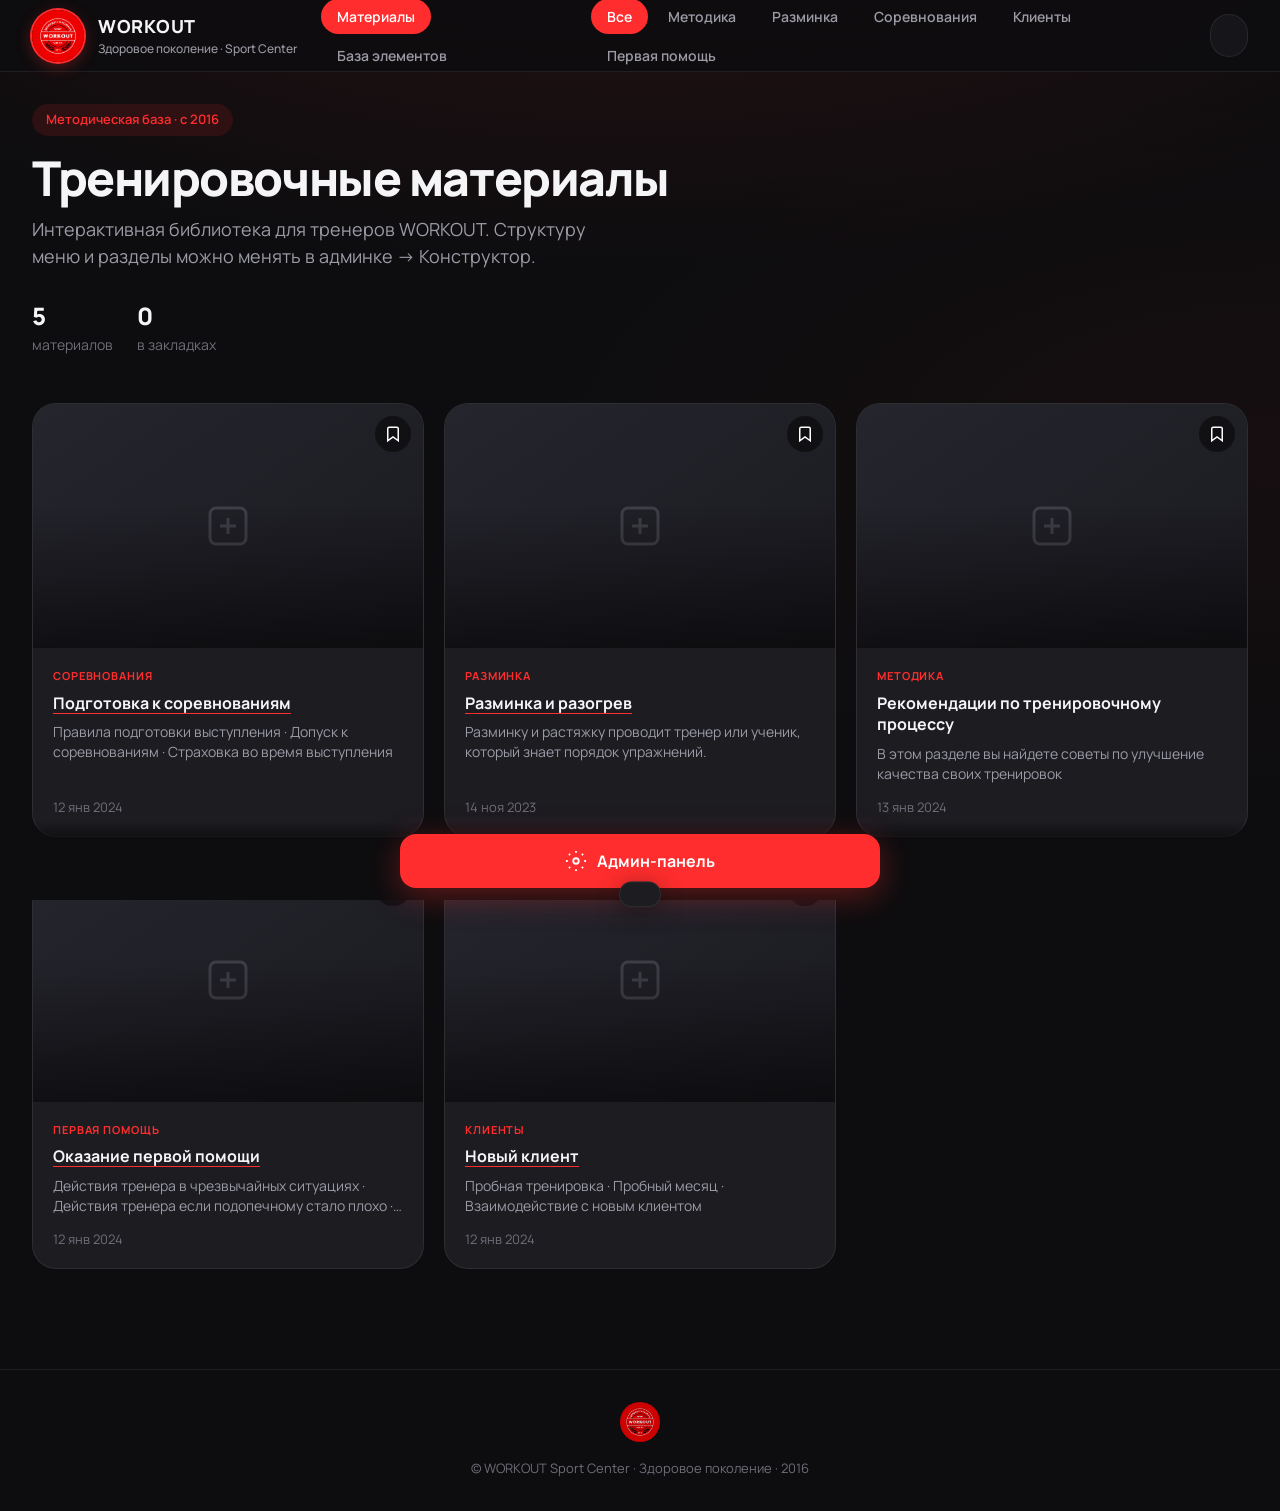
==== commit 8302115c: "Add files via upload" ====
--- a/index.html
+++ b/index.html
@@ -188,13 +188,21 @@
         </div>
 
         <div class="admin-tab-panel hidden" data-tab="publish">
-          <div class="admin-help" id="publishGhHint">
-            <p id="publishGhStatus">⚙ Токен задаётся в js/github-token.config.js</p>
+          <h3>GitHub</h3>
+          <p class="admin-help">Репозиторий <code>knilseswork-pixel/site</code>, ветка <code>main</code>. Токен хранится только в этом браузере (не в коде на GitHub).</p>
+          <label>GitHub Token (ghp_…)
+            <input type="password" id="ghToken" autocomplete="off" placeholder="ghp_xxxxxxxxxxxxxxxx" style="font-family:monospace;width:100%">
+          </label>
+          <div style="display:flex;gap:8px;flex-wrap:wrap;margin:8px 0 12px">
+            <button type="button" class="admin-btn admin-btn--primary" id="ghSaveBtn">Сохранить токен</button>
+            <button type="button" class="admin-btn" id="ghCheckBtn">Проверить токен</button>
+            <button type="button" class="admin-btn admin-btn--danger" id="ghClearBtn">Удалить сохранённый</button>
           </div>
+          <p class="admin-help" id="publishGhStatus">Введите токен, при необходимости нажмите «Сохранить».</p>
           <button type="button" class="admin-btn admin-btn--primary" id="adminPublishGitHub" style="font-size:1rem;padding:14px 20px">
             🚀 Опубликовать в GitHub (все файлы)
           </button>
-          <p class="admin-help">После нажатия сайт обновится у всех через 1–2 минуты.</p>
+          <p class="admin-help">Сайт обновится у всех через 1–2 минуты.</p>
           <hr class="admin-hr">
           <p class="admin-help">Или скачайте файлы вручную и загрузите сами:</p>
           <button type="button" class="admin-btn" id="adminDownloadConfig">Скачать site-config.json</button>
@@ -216,23 +224,7 @@
           <button type="button" class="admin-btn" id="changePasswordBtn">Сменить пароль</button>
           <hr class="admin-hr">
 
-          <h3>GitHub — публикация</h3>
-          <p class="admin-help">
-            Репозиторий: <code>knilseswork-pixel/site</code>, ветка <code>main</code>.<br>
-            Токен один раз в коде: <code>js/github-token.config.js</code> — после этого все админы публикуют без ввода токена.<br>
-            Залейте этот файл на хостинг вместе с сайтом. Токен виден в исходниках — используйте отдельный токен только для этого репозитория.
-          </p>
-          <div id="ghTokenBlock" class="hidden">
-            <p class="admin-help">Резерв: свой токен в этом браузере</p>
-            <label>GitHub Token (ghp_…)
-              <input type="password" id="ghToken" autocomplete="off" placeholder="ghp_xxxxxxxxxxxxxxxx" style="font-family:monospace">
-            </label>
-            <div style="display:flex;gap:8px;flex-wrap:wrap;margin-top:4px">
-              <button type="button" class="admin-btn admin-btn--primary" id="ghSaveBtn">Сохранить токен</button>
-              <button type="button" class="admin-btn" id="ghCheckBtn">Проверить</button>
-            </div>
-            <p class="admin-help" id="ghStatus" style="margin-top:8px"></p>
-          </div>
+          <p class="admin-help">Публикация в GitHub — вкладка <strong>«Публикация»</strong>: введите токен перед каждой отправкой.</p>
           <hr class="admin-hr">
 
           <h3>JSONBin (резервное облако)</h3>
@@ -248,11 +240,10 @@
 
   <script>
     (function () {
-      var BUILD = '20260528m';
+      var BUILD = '20260528s';
       var scripts = [
         'js/media-url.js',
         'js/media-lightbox.js',
-        'js/github-token.config.js',
         '_optional:js/github-local.config.js',
         '_optional:js/github-secrets.local.js',
         'js/github-push.js',
--- a/css/main.css
+++ b/css/main.css
@@ -1798,9 +1798,40 @@
   border-radius: var(--radius-sm);
 }
 
-.admin-hub-item h4 {
-  margin: 0 0 12px;
-  font-size: 0.9375rem;
+.admin-hub-item__head,
+.builder-hub-item__head,
+.admin-content-block__head {
+  display: flex;
+  gap: 10px;
+  align-items: flex-end;
+  flex-wrap: wrap;
+  margin-bottom: 10px;
+}
+
+.admin-subsection {
+  margin: 20px 0;
+  padding-top: 8px;
+  border-top: 1px solid var(--border);
+}
+
+.admin-subsection__title {
+  margin: 0 0 8px;
+  font-size: 1rem;
+}
+
+.admin-content-block {
+  margin-bottom: 16px;
+  padding: 14px;
+  border: 1px solid var(--border);
+  border-radius: var(--radius-sm);
+  background: rgba(255, 255, 255, 0.02);
+}
+
+.builder-hub-item {
+  margin-bottom: 12px;
+  padding: 12px;
+  border: 1px dashed var(--border);
+  border-radius: var(--radius-sm);
 }
 
 .hub-materials-ui .hub-topics {
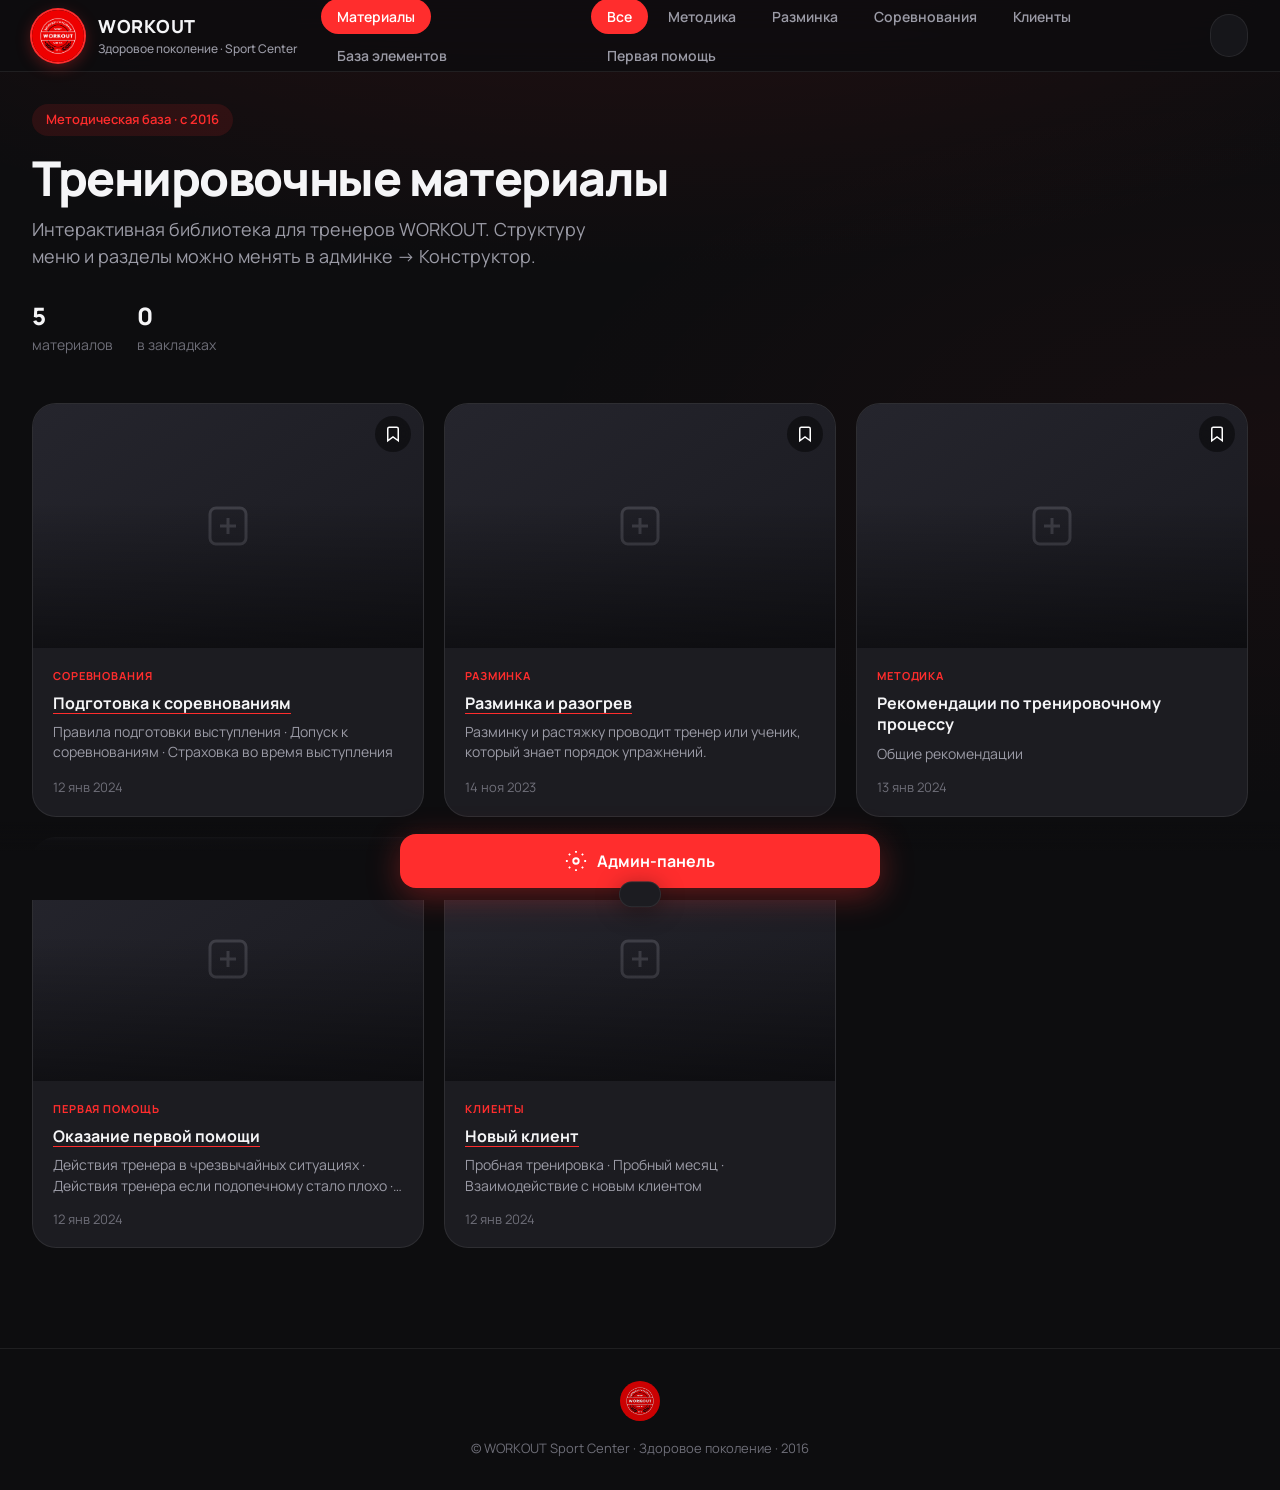
==== commit b1fcd2a2: "Add files via upload" ====
--- a/index.html
+++ b/index.html
@@ -156,10 +156,14 @@
                 <option>Первая помощь</option>
               </select>
             </label>
-            <label id="editorBodyWrap">Текст статьи <span class="label-hint">абзацы через пустую строку</span>
-              <textarea id="editorBody" rows="6"></textarea>
+            <label id="editorBodyWrap">Текст статьи <span class="label-hint">если нет подразделов — один текст; иначе кратко в описании на карточке</span>
+              <textarea id="editorBody" rows="4"></textarea>
             </label>
-            <div id="editorHubItems" class="editor-hub-items hidden"></div>
+            <section class="editor-subsections">
+              <h4 class="admin-subsection__title">Подразделы (кнопки на сайте)</h4>
+              <p class="admin-help">Можно добавить к любому материалу. Есть подразделы — на сайте откроется список кнопок, как у «Первая помощь».</p>
+              <div id="editorHubItems" class="editor-hub-items"></div>
+            </section>
             <label>Видео <span class="label-hint">строка: Название | ссылка VK, YouTube или Google Drive</span>
               <textarea id="editorVideos" rows="4" placeholder="Упражнение | https://drive.google.com/file/d/.../view?usp=sharing"></textarea>
             </label>
@@ -240,10 +244,11 @@
 
   <script>
     (function () {
-      var BUILD = '20260528s';
+      var BUILD = '20260528v';
       var scripts = [
         'js/media-url.js',
         'js/media-lightbox.js',
+        'js/hub-items-editor.js',
         '_optional:js/github-local.config.js',
         '_optional:js/github-secrets.local.js',
         'js/github-push.js',
--- a/css/main.css
+++ b/css/main.css
@@ -1787,8 +1787,14 @@
   color: var(--text-muted);
 }
 
-.editor-hub-items {
-  margin-top: 12px;
+.editor-hub-items,
+.editor-subsections {
+  margin-top: 16px;
+}
+
+.editor-subsections .admin-subsection__title {
+  margin: 0 0 8px;
+  font-size: 1rem;
 }
 
 .admin-hub-item {
